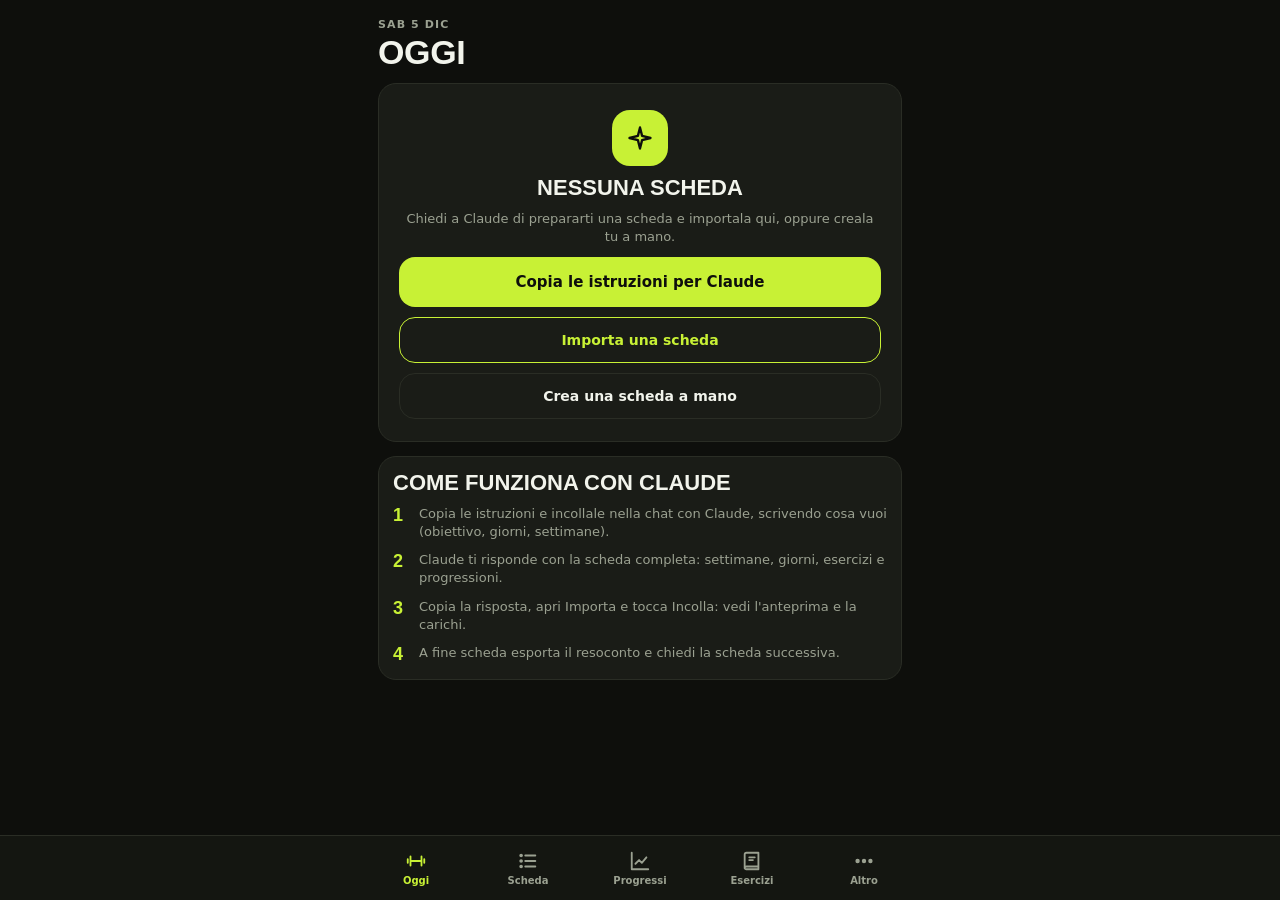
==== index.html @ c43d9314 "Add files via upload" ====
<!doctype html>
<html lang="it" data-theme="A">
<head>
<meta charset="utf-8">
<meta name="viewport" content="width=device-width, initial-scale=1, viewport-fit=cover, maximum-scale=1, user-scalable=no">
<title>Forge</title>
<meta name="description" content="Schede di allenamento con progressioni, offline e senza account.">
<meta name="theme-color" content="#0E0F0C">
<meta name="apple-mobile-web-app-capable" content="yes">
<meta name="mobile-web-app-capable" content="yes">
<meta name="apple-mobile-web-app-status-bar-style" content="black-translucent">
<meta name="apple-mobile-web-app-title" content="Forge">
<meta name="format-detection" content="telephone=no">
<link rel="manifest" href="manifest.webmanifest">
<link rel="icon" href="icon-192.png">
<link rel="apple-touch-icon" href="apple-touch-icon.png">
<link rel="stylesheet" href="style.css?v=1">
</head>
<body>
<div id="app"></div>
<noscript>Per usare Forge attiva JavaScript.</noscript>
<script src="logic.js?v=1"></script>
<script src="ui.js?v=1"></script>
<script src="screens.js?v=1"></script>
</body>
</html>
---- style.css ----
/* Forge Web — stile. I 4 temi sono gli stessi della versione Android. */
@font-face { font-family: 'Barlow Condensed'; src: url('fonts/barlow_cond_bold.ttf') format('truetype'); font-weight: 700; font-display: swap; }
@font-face { font-family: 'Inter'; src: url('fonts/inter_regular.ttf') format('truetype'); font-weight: 400; font-display: swap; }
@font-face { font-family: 'Inter'; src: url('fonts/inter_semibold.ttf') format('truetype'); font-weight: 600 700; font-display: swap; }
@font-face { font-family: 'Space Grotesk'; src: url('fonts/spacegrotesk_medium.ttf') format('truetype'); font-weight: 400 500; font-display: swap; }
@font-face { font-family: 'Space Grotesk'; src: url('fonts/spacegrotesk_bold.ttf') format('truetype'); font-weight: 600 800; font-display: swap; }
@font-face { font-family: 'IBM Plex Sans'; src: url('fonts/plexsans_regular.ttf') format('truetype'); font-weight: 400 500; font-display: swap; }
@font-face { font-family: 'IBM Plex Sans'; src: url('fonts/plexsans_semibold.ttf') format('truetype'); font-weight: 600; font-display: swap; }
@font-face { font-family: 'IBM Plex Sans'; src: url('fonts/plexsans_bold.ttf') format('truetype'); font-weight: 700 800; font-display: swap; }
@font-face { font-family: 'IBM Plex Mono'; src: url('fonts/plexmono_bold.ttf') format('truetype'); font-weight: 700; font-display: swap; }
@font-face { font-family: 'Jakarta'; src: url('fonts/jakarta_medium.ttf') format('truetype'); font-weight: 400 500; font-display: swap; }
@font-face { font-family: 'Jakarta'; src: url('fonts/jakarta_bold.ttf') format('truetype'); font-weight: 600 700; font-display: swap; }
@font-face { font-family: 'Jakarta'; src: url('fonts/jakarta_extrabold.ttf') format('truetype'); font-weight: 800 900; font-display: swap; }

:root, [data-theme="A"] {
  --bg: #0E0F0C; --surface: #1A1C17; --surface2: #262920; --line: #2A2D25; --text: #F2F4EC; --muted: #9BA191; --faint: #5A5F50;
  --accent: #C8F135; --accentText: #C8F135; --onAccent: #0E0F0C; --primary: #C8F135; --onPrimary: #0E0F0C;
  --good: #C8F135; --goodBg: #22261A; --goodText: #DCE6BE; --warn: #FFB547; --warnBg: #2B2416; --record: #C8F135; --recordBg: #22261A;
  --radius: 18px; --btnRadius: 16px; --navBg: #141611; --cardLine: #2A2D25; --inputBg: #0E0F0C;
  --head: 'Barlow Condensed', 'Arial Narrow', sans-serif; --body: 'Inter', -apple-system, system-ui, sans-serif; --num: 'Barlow Condensed', sans-serif;
  --headTransform: uppercase; --h1: 34px; --h2: 22px; --headWeight: 700;
}
[data-theme="B"] {
  --bg: #FBFAF7; --surface: #F1EEE7; --surface2: #E9E5DC; --line: #E3DFD6; --text: #111111; --muted: #6B675E; --faint: #9A958A;
  --accent: #FF4F1F; --accentText: #C2410C; --onAccent: #111111; --primary: #111111; --onPrimary: #FFFFFF;
  --good: #15803D; --goodBg: #E3F1E6; --goodText: #15803D; --warn: #C2410C; --warnBg: #FDE7DC; --record: #C2410C; --recordBg: #FDE7DC;
  --radius: 22px; --btnRadius: 999px; --navBg: #FBFAF7; --cardLine: transparent; --inputBg: #FFFFFF;
  --head: 'Space Grotesk', system-ui, sans-serif; --body: 'Space Grotesk', system-ui, sans-serif; --num: 'Space Grotesk', sans-serif;
  --headTransform: none; --h1: 30px; --h2: 18px; --headWeight: 700;
}
[data-theme="C"] {
  --bg: #0B1220; --surface: #121B2E; --surface2: #1A2540; --line: #1F2A44; --text: #E6ECF7; --muted: #8A97B2; --faint: #5D6A87;
  --accent: #4C8DFF; --accentText: #7AABFF; --onAccent: #05080F; --primary: #4C8DFF; --onPrimary: #05080F;
  --good: #7AABFF; --goodBg: #16233F; --goodText: #B8C6E3; --warn: #FFB547; --warnBg: #2A2312; --record: #FFB547; --recordBg: #1A1912;
  --radius: 12px; --btnRadius: 12px; --navBg: #0E1626; --cardLine: #1F2A44; --inputBg: #0B1220;
  --head: 'IBM Plex Sans', system-ui, sans-serif; --body: 'IBM Plex Sans', system-ui, sans-serif; --num: 'IBM Plex Mono', ui-monospace, monospace;
  --headTransform: none; --h1: 26px; --h2: 18px; --headWeight: 700;
}
[data-theme="D"] {
  --bg: #F3F1EC; --surface: #FFFFFF; --surface2: #EEF0FF; --line: #E6E1D7; --text: #1C1B22; --muted: #66626F; --faint: #A9A5B5;
  --accent: #4338CA; --accentText: #3730A3; --onAccent: #FFFFFF; --primary: #4338CA; --onPrimary: #FFFFFF;
  --good: #166534; --goodBg: #DCF2E4; --goodText: #166534; --warn: #9A3412; --warnBg: #FDE7D9; --record: #92400E; --recordBg: #FEF3C7;
  --radius: 24px; --btnRadius: 18px; --navBg: #1C1B22; --cardLine: transparent; --inputBg: #F3F1EC;
  --head: 'Jakarta', system-ui, sans-serif; --body: 'Jakarta', system-ui, sans-serif; --num: 'Jakarta', sans-serif;
  --headTransform: none; --h1: 28px; --h2: 18px; --headWeight: 800;
}

* { box-sizing: border-box; -webkit-tap-highlight-color: transparent; }
html, body { margin: 0; padding: 0; background: var(--bg); color: var(--text); font-family: var(--body); font-size: 15px; -webkit-text-size-adjust: 100%; }
body { min-height: 100vh; min-height: 100dvh; overscroll-behavior-y: none; }
button { font: inherit; color: inherit; border: 0; background: none; cursor: pointer; padding: 0; }
input, textarea, select { font: inherit; color: var(--text); }
#app { max-width: 560px; margin: 0 auto; min-height: 100vh; min-height: 100dvh; position: relative; }

/* pagina */
.page { padding: calc(18px + env(safe-area-inset-top)) 18px calc(100px + env(safe-area-inset-bottom)); display: flex; flex-direction: column; gap: 14px; }
[data-theme="D"] .page { padding-bottom: calc(120px + env(safe-area-inset-bottom)); }
.head { display: flex; align-items: center; gap: 10px; }
.titles { flex: 1; min-width: 0; display: flex; flex-direction: column; gap: 4px; }
.h1 { font-family: var(--head); font-weight: var(--headWeight); font-size: var(--h1); line-height: 1; text-transform: var(--headTransform); letter-spacing: -0.01em; margin: 0; overflow-wrap: anywhere; }
.h2 { font-family: var(--head); font-weight: var(--headWeight); font-size: var(--h2); line-height: 1.1; text-transform: var(--headTransform); margin: 0; }
[data-theme="B"] .h2, [data-theme="C"] .h2, [data-theme="D"] .h2 { font-family: var(--body); font-weight: 700; }
.over { font-size: 11px; font-weight: 600; letter-spacing: .1em; text-transform: uppercase; color: var(--muted); }
.small { font-size: 13px; color: var(--muted); line-height: 1.4; }
.tiny { font-size: 12px; color: var(--muted); line-height: 1.35; }
.faint { color: var(--faint); }
.bold { font-weight: 600; }
.num { font-family: var(--num); font-weight: 700; font-variant-numeric: tabular-nums; }
.accent { color: var(--accentText); }
.center { text-align: center; }
.row { display: flex; align-items: center; gap: 10px; }
.row.top { align-items: flex-start; }
.col { display: flex; flex-direction: column; gap: 8px; }
.grow { flex: 1; min-width: 0; }
.grid2 { display: grid; grid-template-columns: repeat(2, minmax(0, 1fr)); gap: 10px; }
.hscroll { display: flex; gap: 6px; overflow-x: auto; scrollbar-width: none; -webkit-overflow-scrolling: touch; padding-bottom: 2px; }
.hscroll::-webkit-scrollbar { display: none; }

.card { background: var(--surface); border: 1px solid var(--cardLine); border-radius: var(--radius); padding: 14px; display: flex; flex-direction: column; gap: 10px; }
.card.accentcard { background: var(--accent); color: var(--onAccent); border-color: transparent; }
.card.flat { padding: 0; overflow: hidden; gap: 0; }
.tap { cursor: pointer; transition: transform .08s, opacity .08s; }
.tap:active { transform: scale(.985); opacity: .85; }

/* pulsanti */
.btn { min-height: 50px; padding: 10px 16px; border-radius: var(--btnRadius); font-weight: 700; font-size: 15px; display: flex; align-items: center; justify-content: center; gap: 8px; width: 100%; text-align: center; transition: transform .08s, opacity .08s; }
.btn:active { transform: scale(.98); opacity: .85; }
.btn.primary { background: var(--primary); color: var(--onPrimary); }
.btn.secondary { background: var(--surface); color: var(--text); border: 1px solid var(--line); min-height: 46px; font-size: 14px; }
[data-theme="D"] .btn.secondary { border-color: transparent; }
.btn.outline { background: var(--surface); color: var(--accentText); border: 1px solid var(--accent); min-height: 46px; font-size: 14px; }
.btn.ghost { background: transparent; color: var(--muted); min-height: 40px; font-size: 14px; }
.btn.warn { background: var(--warn); color: #fff; }
.btn svg { width: 18px; height: 18px; flex: none; }
.ibtn { width: 44px; height: 44px; flex: none; border-radius: 14px; background: var(--surface); border: 1px solid var(--line); display: flex; align-items: center; justify-content: center; color: var(--text); }
[data-theme="D"] .ibtn { border-color: transparent; }
.ibtn.alt { background: var(--surface2); border-color: transparent; }
.ibtn.acc { background: var(--accent); color: var(--onAccent); border-color: transparent; }
.ibtn svg { width: 20px; height: 20px; }
.ibtn:active { opacity: .7; }

.chip { flex: none; padding: 7px 12px; min-height: 36px; border-radius: 999px; background: var(--surface2); color: var(--text); font-size: 13px; font-weight: 600; display: inline-flex; align-items: center; justify-content: center; white-space: nowrap; }
[data-theme="B"] .chip { background: var(--bg); border: 1px solid var(--text); }
.chip.on { background: var(--accent); color: var(--onAccent); border-color: transparent; }
.tag { flex: none; padding: 5px 10px; border-radius: 999px; background: var(--surface2); font-size: 12px; font-weight: 600; white-space: nowrap; }
[data-theme="B"] .tag { background: var(--bg); border: 1px solid var(--text); }
.tag.warn { background: var(--warnBg); color: var(--warn); border: 0; }
.tag.acc { background: var(--accent); color: var(--onAccent); border: 0; }
.tag.good { background: var(--goodBg); color: var(--good); border: 0; }

.progress { height: 8px; border-radius: 99px; background: var(--surface2); overflow: hidden; flex: 1; }
.progress > div { height: 100%; background: var(--accent); border-radius: 99px; }

/* elenchi */
.item { display: flex; align-items: center; gap: 12px; padding: 12px 14px; min-height: 60px; background: var(--surface); border: 1px solid var(--cardLine); border-radius: var(--radius); }
.item .ic { width: 40px; height: 40px; border-radius: 12px; background: var(--surface2); display: flex; align-items: center; justify-content: center; color: var(--accentText); flex: none; }
.item .ic svg { width: 20px; height: 20px; }
.item.sel { border-color: var(--accent); }
.chev { width: 18px; height: 18px; color: var(--muted); flex: none; }
.bignum { font-family: var(--num); font-weight: 700; font-size: 22px; min-width: 22px; color: var(--muted); }

/* campi */
.input, .area { width: 100%; padding: 10px 12px; min-height: 48px; border-radius: 12px; border: 1px solid var(--line); background: var(--inputBg); font-size: 16px; outline: none; }
.area { min-height: 120px; resize: vertical; font-size: 14px; line-height: 1.4; }
.input:focus, .area:focus { border-color: var(--accent); }
.field { display: flex; flex-direction: column; gap: 5px; }

/* barra in basso */
.nav { position: fixed; left: 0; right: 0; bottom: 0; z-index: 20; background: var(--navBg); border-top: 1px solid var(--line); padding-bottom: env(safe-area-inset-bottom); }
.nav-in { max-width: 560px; margin: 0 auto; display: flex; height: 64px; }
.nav button { flex: 1; display: flex; flex-direction: column; align-items: center; justify-content: center; gap: 3px; color: var(--muted); font-size: 10px; font-weight: 600; }
.nav button svg { width: 22px; height: 22px; }
.nav button.on { color: var(--accentText); }
[data-theme="B"] .nav button { font-size: 12px; justify-content: flex-start; padding-top: 0; }
[data-theme="B"] .nav button svg { display: none; }
[data-theme="B"] .nav button::before { content: ''; display: block; width: 36px; height: 3px; background: transparent; margin-bottom: 16px; }
[data-theme="B"] .nav button.on { color: var(--text); }
[data-theme="B"] .nav button.on::before { background: var(--accent); }
[data-theme="D"] .nav { left: 16px; right: 16px; bottom: calc(16px + env(safe-area-inset-bottom)); border-radius: 24px; border: 0; padding-bottom: 0; box-shadow: 0 8px 24px rgba(0,0,0,.2); max-width: 528px; margin: 0 auto; }
[data-theme="D"] .nav button span { display: none; }
[data-theme="D"] .nav button svg { width: 22px; height: 22px; padding: 13px; box-sizing: content-box; border-radius: 16px; color: #A9A5B5; }
[data-theme="D"] .nav button.on svg { background: var(--accent); color: #fff; }

/* allenamento */
.timer { border-radius: var(--radius); padding: 12px 12px 12px 14px; display: flex; align-items: center; gap: 14px; background: var(--accent); color: var(--onAccent); }
[data-theme="B"] .timer { background: var(--text); color: #fff; }
[data-theme="D"] .timer { background: var(--surface); color: var(--text); }
.timer .tt { font-family: var(--num); font-weight: 700; font-size: 40px; line-height: 1; }
.timer .tb { min-width: 48px; min-height: 44px; border-radius: 12px; font-weight: 700; font-size: 13px; background: rgba(0,0,0,.12); color: inherit; padding: 0 8px; }
.timer .tb.skip { background: var(--onAccent); color: var(--accent); }
[data-theme="B"] .timer .tb { background: #333; }
[data-theme="B"] .timer .tb.skip { background: var(--accent); color: #111; }
[data-theme="D"] .timer .tb { background: var(--bg); }
[data-theme="D"] .timer .tb.skip { background: var(--text); color: #fff; }
.timer.done { animation: flash .6s ease-in-out 3; }
@keyframes flash { 50% { filter: brightness(1.4); } }
.setrow { display: flex; align-items: center; gap: 8px; padding: 6px 6px 6px 8px; min-height: 48px; border-radius: 12px; }
.setrow.cur { background: var(--surface2); outline: 1.5px solid var(--accent); }
.setrow .n { font-family: var(--num); font-weight: 700; font-size: 17px; min-width: 24px; }
.check { width: 44px; height: 44px; flex: none; display: flex; align-items: center; justify-content: center; }
.check i { width: 22px; height: 22px; border-radius: 6px; border: 2px solid var(--faint); display: block; }
.check.cur i { border-color: var(--accent); }
.check svg { width: 22px; height: 22px; color: var(--accentText); }
.sug { display: flex; gap: 8px; align-items: center; padding: 9px 10px; border-radius: 12px; background: var(--goodBg); color: var(--goodText); font-size: 12px; line-height: 1.35; }
.sug svg { width: 18px; height: 18px; color: var(--good); flex: none; }
.notebox { padding: 8px 10px; border-radius: 12px; background: var(--surface2); font-size: 12px; line-height: 1.4; }

/* modali */
.modal-bg { position: fixed; inset: 0; z-index: 50; background: rgba(0,0,0,.5); display: flex; align-items: flex-end; justify-content: center; animation: fade .15s; }
@keyframes fade { from { opacity: 0; } }
.modal { width: 100%; max-width: 560px; max-height: 88vh; overflow-y: auto; background: var(--bg); border-radius: 22px 22px 0 0; padding: 18px 18px calc(18px + env(safe-area-inset-bottom)); display: flex; flex-direction: column; gap: 12px; animation: up .18s ease-out; }
@keyframes up { from { transform: translateY(30px); opacity: .5; } }
.modal .mt { font-family: var(--body); font-weight: 700; font-size: 18px; }
.modal .acts { display: flex; gap: 8px; margin-top: 4px; }
.modal .opt { text-align: left; padding: 14px; border-radius: 14px; background: var(--surface); font-weight: 600; width: 100%; }
.toast { position: fixed; left: 50%; bottom: calc(90px + env(safe-area-inset-bottom)); transform: translateX(-50%); z-index: 60; background: var(--text); color: var(--bg); padding: 10px 16px; border-radius: 14px; font-size: 14px; font-weight: 600; max-width: 90vw; text-align: center; animation: fade .2s; }

/* tabelle */
.tr { display: grid; grid-template-columns: 0.8fr 2fr 0.9fr 1.1fr; gap: 6px; padding: 9px 14px; align-items: center; border-top: 1px solid var(--line); font-size: 14px; }
.tr.h { font-size: 10px; font-weight: 700; letter-spacing: .06em; text-transform: uppercase; color: var(--muted); border-top: 0; }
.tr.hl { background: var(--goodBg); }
.tr .r { text-align: right; }

/* calendario */
.cal { display: grid; grid-template-columns: repeat(7, minmax(0, 1fr)); gap: 4px; text-align: center; }
.cal .dw { font-size: 11px; font-weight: 700; color: var(--muted); padding-bottom: 4px; }
.cal .d { aspect-ratio: 1; display: flex; align-items: center; justify-content: center; border-radius: 50%; font-size: 12px; }
.cal .d.on { background: var(--accent); color: var(--onAccent); font-weight: 700; }
.cal .d.today { outline: 1.5px solid var(--accentText); }
.cal .d.fut { color: var(--faint); }

.seg { display: flex; gap: 4px; padding: 4px; border-radius: 14px; background: var(--surface); }
[data-theme="B"] .seg { background: var(--bg); border: 1px solid var(--line); }
.seg button { flex: 1; min-height: 40px; border-radius: 10px; color: var(--muted); font-size: 13px; white-space: nowrap; overflow: hidden; text-overflow: ellipsis; padding: 0 6px; }
.seg button.on { background: var(--accent); color: var(--onAccent); font-weight: 700; }

.empty { align-items: center; text-align: center; padding: 26px 20px 22px; }
.empty .eic { width: 56px; height: 56px; border-radius: 18px; background: var(--accent); color: var(--onAccent); display: flex; align-items: center; justify-content: center; }
.empty .eic svg { width: 28px; height: 28px; }
.wchip { flex: 1; min-width: 46px; min-height: 56px; border-radius: 12px; display: flex; flex-direction: column; align-items: center; justify-content: center; gap: 2px; border: 1px solid var(--line); }
.wchip.sel { background: var(--accent); color: var(--onAccent); border-color: transparent; }
.wchip.done { background: var(--surface2); color: var(--muted); border-color: transparent; }
.wchip.deload { border-style: dashed; border-color: var(--faint); }
.wchip .s { font-size: 9px; font-weight: 700; }
.wchip svg { width: 12px; height: 12px; }
.switch { width: 52px; height: 30px; border-radius: 99px; background: var(--surface2); border: 1px solid var(--line); position: relative; flex: none; }
.switch::after { content: ''; position: absolute; top: 3px; left: 4px; width: 22px; height: 22px; border-radius: 50%; background: var(--muted); transition: left .15s; }
.switch.on { background: var(--accent); border-color: transparent; }
.switch.on::after { left: 25px; background: var(--onAccent); }
.theme-card { padding: 8px 8px 10px; border-radius: var(--radius); background: var(--surface); border: 1px solid var(--line); display: flex; flex-direction: column; gap: 6px; text-align: left; }
.theme-card.sel { border: 2px solid var(--accent); }
.theme-card svg { width: 100%; height: auto; display: block; }
pre.guide { white-space: pre-wrap; font-size: 11px; color: var(--muted); margin: 0; font-family: ui-monospace, Menlo, monospace; }
svg.chart { width: 100%; height: 150px; display: block; touch-action: pan-y; }
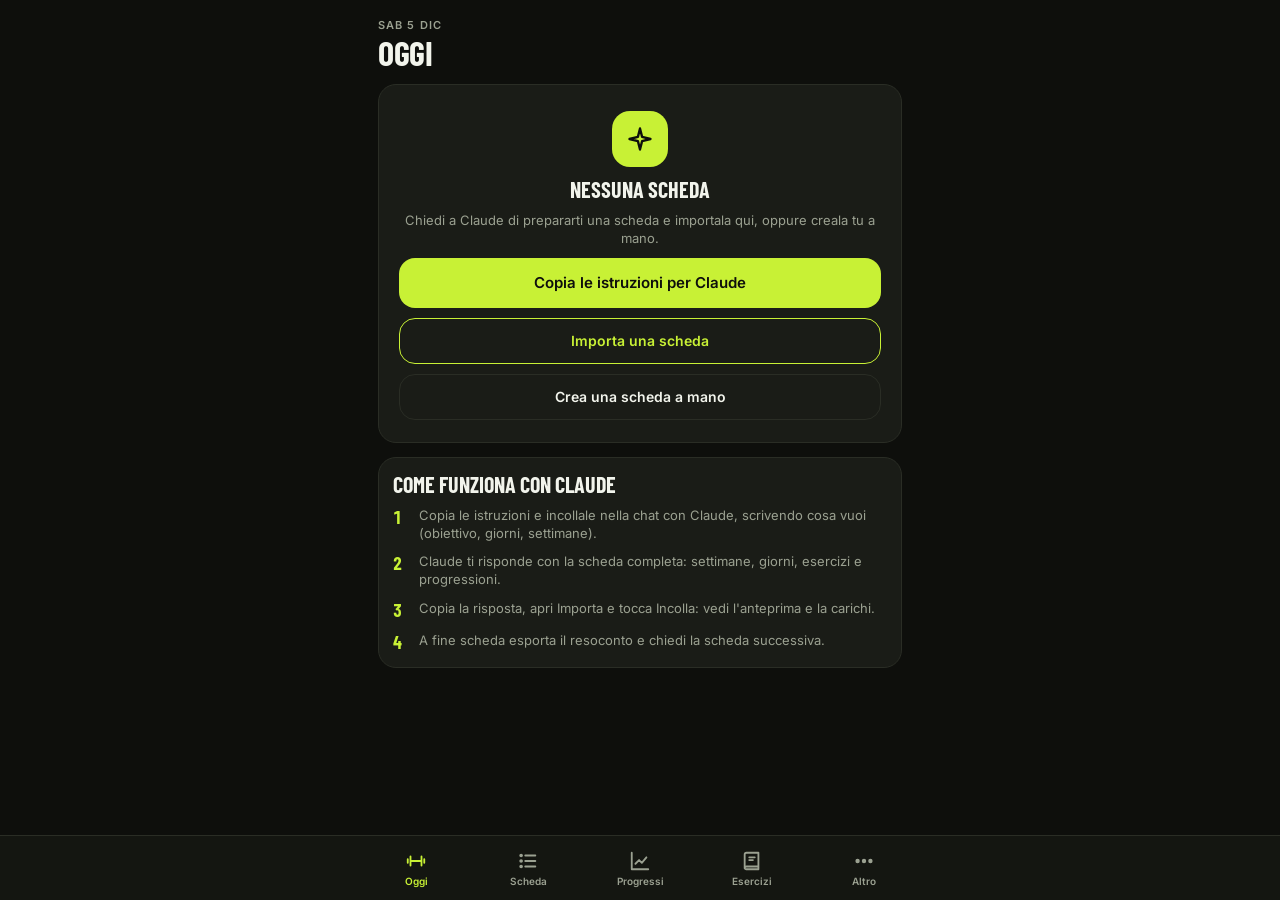
==== commit 788e205f: "Add files via upload" ====
--- a/index.html
+++ b/index.html
@@ -14,13 +14,13 @@
 <link rel="manifest" href="manifest.webmanifest">
 <link rel="icon" href="icon-192.png">
 <link rel="apple-touch-icon" href="apple-touch-icon.png">
-<link rel="stylesheet" href="style.css?v=1">
+<link rel="stylesheet" href="style.css?v=4">
 </head>
 <body>
 <div id="app"></div>
 <noscript>Per usare Forge attiva JavaScript.</noscript>
-<script src="logic.js?v=1"></script>
-<script src="ui.js?v=1"></script>
-<script src="screens.js?v=1"></script>
+<script src="logic.js?v=4"></script>
+<script src="ui.js?v=4"></script>
+<script src="screens.js?v=4"></script>
 </body>
 </html>
--- a/style.css
+++ b/style.css
@@ -179,6 +179,9 @@
 .tr { display: grid; grid-template-columns: 0.8fr 2fr 0.9fr 1.1fr; gap: 6px; padding: 9px 14px; align-items: center; border-top: 1px solid var(--line); font-size: 14px; }
 .tr.h { font-size: 10px; font-weight: 700; letter-spacing: .06em; text-transform: uppercase; color: var(--muted); border-top: 0; }
 .tr.hl { background: var(--goodBg); }
+.tr.tap.hl { background: var(--surface2); }
+.titles .over { white-space: nowrap; overflow: hidden; text-overflow: ellipsis; }
+.head.acts2 .h1 { font-size: calc(var(--h1) * .8); }
 .tr .r { text-align: right; }
 
 /* calendario */
@@ -212,3 +215,7 @@
 .theme-card svg { width: 100%; height: auto; display: block; }
 pre.guide { white-space: pre-wrap; font-size: 11px; color: var(--muted); margin: 0; font-family: ui-monospace, Menlo, monospace; }
 svg.chart { width: 100%; height: 150px; display: block; touch-action: pan-y; }
+.reorder { -webkit-user-select: none; user-select: none; -webkit-touch-callout: none; transition: transform .12s ease; }
+.reorder.drag { transition: none; position: relative; z-index: 30; box-shadow: 0 12px 30px rgba(0,0,0,.35); opacity: .96; }
+body.dragging { touch-action: none; }
+.hint { font-size: 12px; color: var(--faint); }
